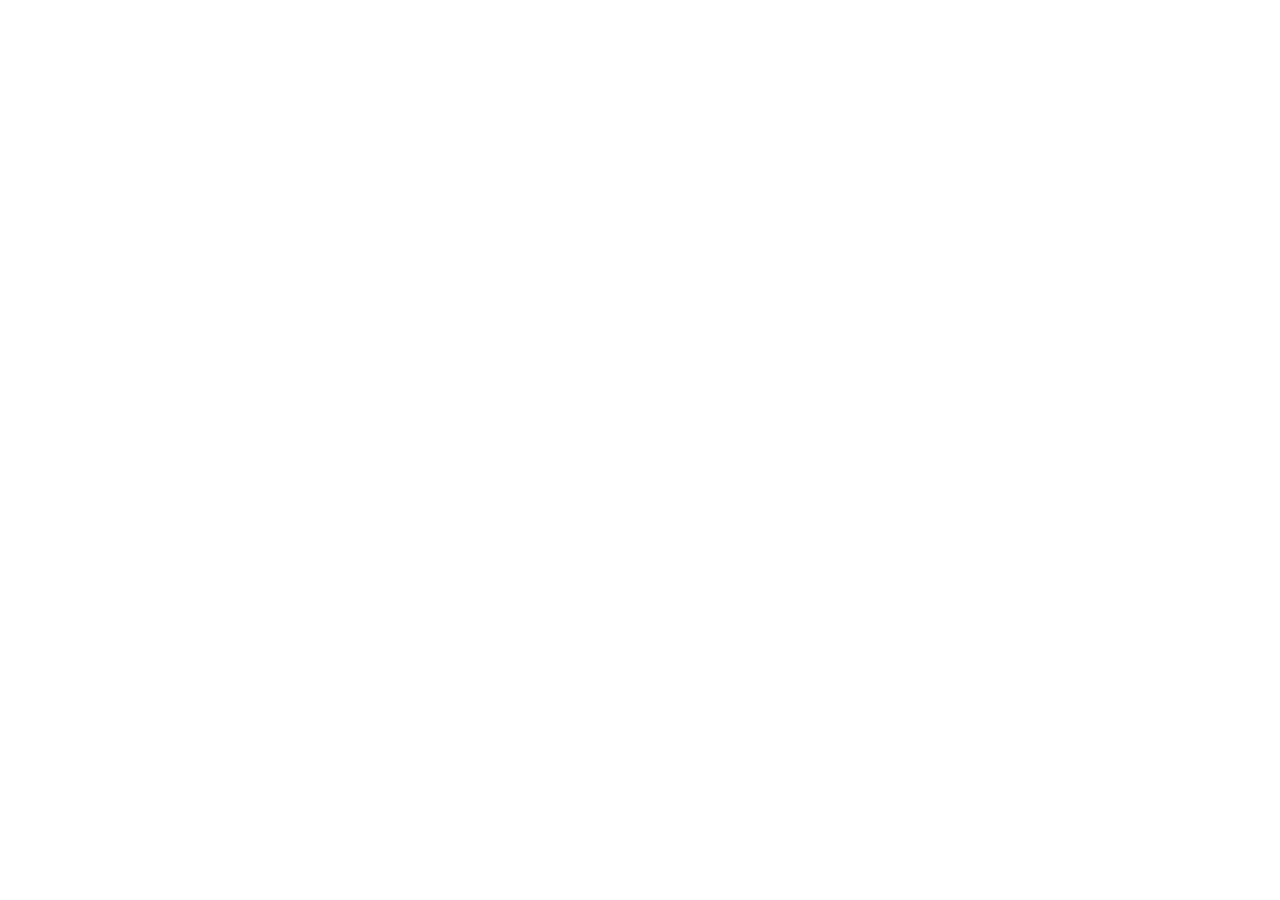
==== index.html @ fde0d126 "geocode function" ====
<!DOCTYPE html>
<html lang="en">
<head>
    <meta charset="UTF-8">
    <meta name="viewport" content="width=device-width, initial-scale=1.0">
    <title>The Weather Around the World!</title>
    <link rel="stylesheet" href="styles.css">
</head>
<body>
    
    
    <script src="script.js"></script>
</body>
</html>
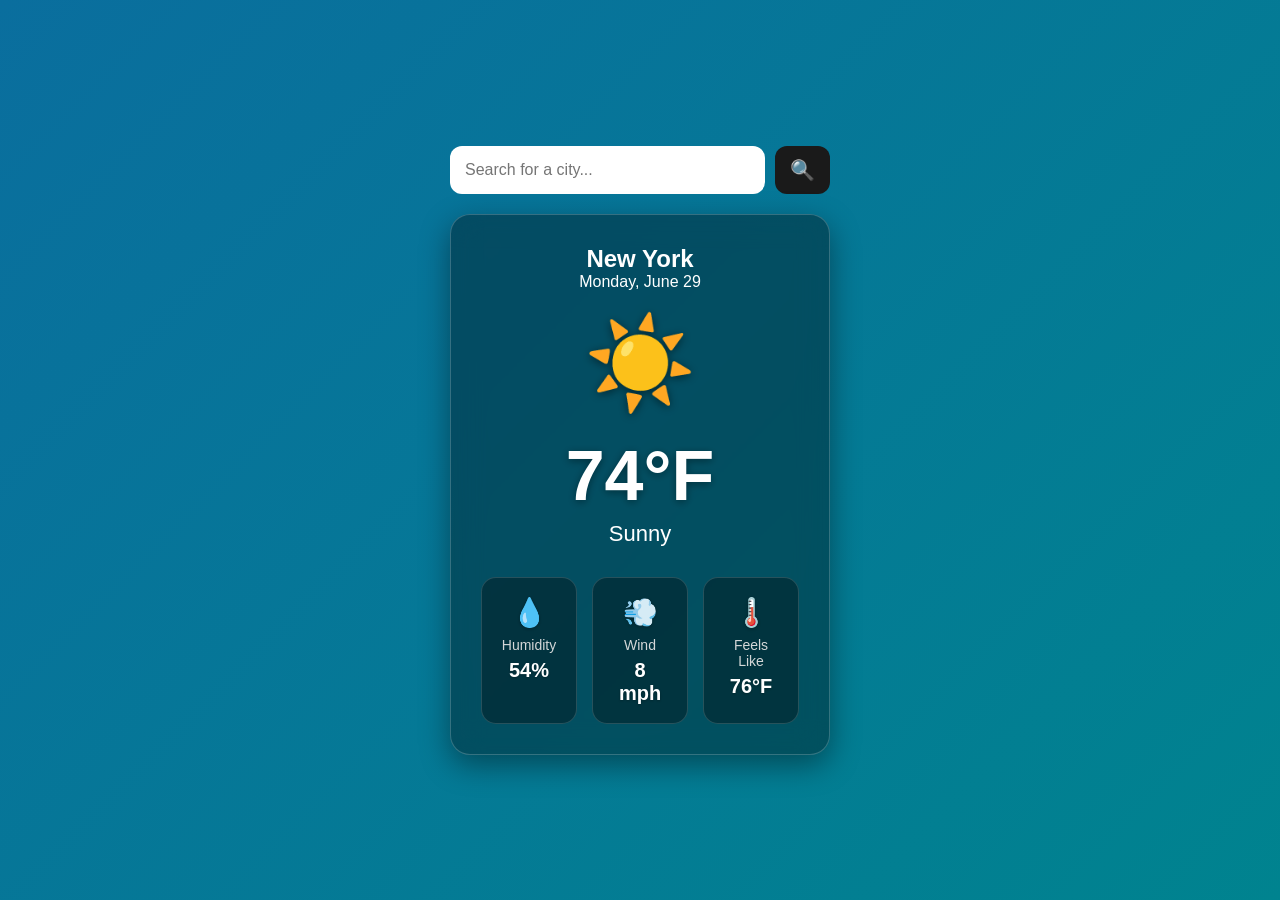
==== commit 5e0b21cf: "html and css completed" ====
--- a/index.html
+++ b/index.html
@@ -3,12 +3,56 @@
 <head>
     <meta charset="UTF-8">
     <meta name="viewport" content="width=device-width, initial-scale=1.0">
-    <title>The Weather Around the World!</title>
+    <title>Weather App</title>
     <link rel="stylesheet" href="styles.css">
 </head>
 <body>
-    
-    
-    <script src="script.js"></script>
+
+<div class="container">
+
+    <div class="search-box">
+        <input type="text" id="city-input" placeholder="Search for a city...">
+        <button id="search-btn">🔍</button>
+    </div>
+
+    <div class="weather-card">
+
+        <h2 id="city">New York</h2>
+        <p id="date">Monday, June 29</p>
+
+        <div class="weather-icon">
+            ☀️
+        </div>
+
+        <h1 id="temperature">74°F</h1>
+
+        <p id="description">Sunny</p>
+
+        <div class="details">
+
+            <div class="detail-box">
+                <span>💧</span>
+                <p>Humidity</p>
+                <h3 id="humidity">54%</h3>
+            </div>
+
+            <div class="detail-box">
+                <span>💨</span>
+                <p>Wind</p>
+                <h3 id="wind">8 mph</h3>
+            </div>
+
+            <div class="detail-box">
+                <span>🌡️</span>
+                <p>Feels Like</p>
+                <h3 id="feelsLike">76°F</h3>
+            </div>
+
+        </div>
+
+    </div>
+
+</div>
+
 </body>
 </html>
--- a/styles.css
+++ b/styles.css
@@ -0,0 +1,144 @@
+*{
+    margin:0;
+    padding:0;
+    box-sizing:border-box;
+    font-family:Arial, Helvetica, sans-serif;
+}
+
+body{
+    min-height:100vh;
+    display:flex;
+    justify-content:center;
+    align-items:center;
+
+    /* Darkened gradient for better contrast with white text */
+    background:linear-gradient(135deg,#0a6e9e,#00838f);
+}
+
+.container{
+    width:380px;
+}
+
+.search-box{
+    display:flex;
+    gap:10px;
+    margin-bottom:20px;
+}
+
+.search-box input{
+    flex:1;
+    padding:15px;
+    border:none;
+    border-radius:12px;
+    font-size:16px;
+    outline:none;
+    /* Ensure input text is dark for contrast on white background */
+    color:#1a1a1a;
+    background:white;
+}
+
+.search-box button{
+    width:55px;
+    border:none;
+    border-radius:12px;
+    cursor:pointer;
+    font-size:20px;
+    /* Dark background with white icon for contrast */
+    background:#1a1a1a;
+    color:white;
+    transition:.25s;
+}
+
+.search-box button:hover{
+    transform:scale(1.05);
+    background:#333;
+}
+
+.weather-card{
+    /* Increased opacity for better contrast with white text */
+    background:rgba(0,0,0,.35);
+    backdrop-filter:blur(15px);
+
+    /* Darker border for definition */
+    border:1px solid rgba(255,255,255,.2);
+
+    border-radius:20px;
+
+    padding:30px;
+
+    color: white;
+
+    text-align:center;
+
+    box-shadow:0 10px 30px rgba(0,0,0,.4);
+}
+
+.weather-icon{
+    font-size:90px;
+    margin:20px 0;
+    /* Ensure icon emoji/character has sufficient contrast */
+    text-shadow:0 2px 10px rgba(0,0,0,.5);
+}
+
+#temperature{
+    font-size:70px;
+    margin-bottom:5px;
+    /* Bold text for better readability */
+    font-weight:bold;
+    text-shadow:0 2px 8px rgba(0,0,0,.4);
+}
+
+#description{
+    font-size:22px;
+    margin-bottom:30px;
+    text-transform:capitalize;
+    font-weight:500;
+}
+
+.details{
+    display:grid;
+    grid-template-columns:repeat(3,1fr);
+    gap:15px;
+}
+
+.detail-box{
+    /* Darker semi-transparent background for detail boxes */
+    background:rgba(0,0,0,.35);
+    border-radius:15px;
+    padding:18px;
+    /* Subtle border for definition */
+    border:1px solid rgba(255,255,255,.15);
+}
+
+.detail-box span{
+    font-size:28px;
+    /* Ensure icons/text in detail boxes have contrast */
+    color:#ffffff;
+    text-shadow:0 1px 4px rgba(0,0,0,.3);
+}
+
+.detail-box p{
+    margin-top:8px;
+    font-size:14px;
+    /* Increased opacity for better readability */
+    opacity:.95;
+    color:#e0e0e0;
+    font-weight:500;
+}
+
+.detail-box h3{
+    margin-top:6px;
+    font-size:20px;
+    color:#ffffff;
+    text-shadow:0 1px 3px rgba(0,0,0,.3);
+}
+
+@media(max-width:450px){
+    .container{
+        width:95%;
+    }
+
+    .details{
+        grid-template-columns:1fr;
+    }
+}
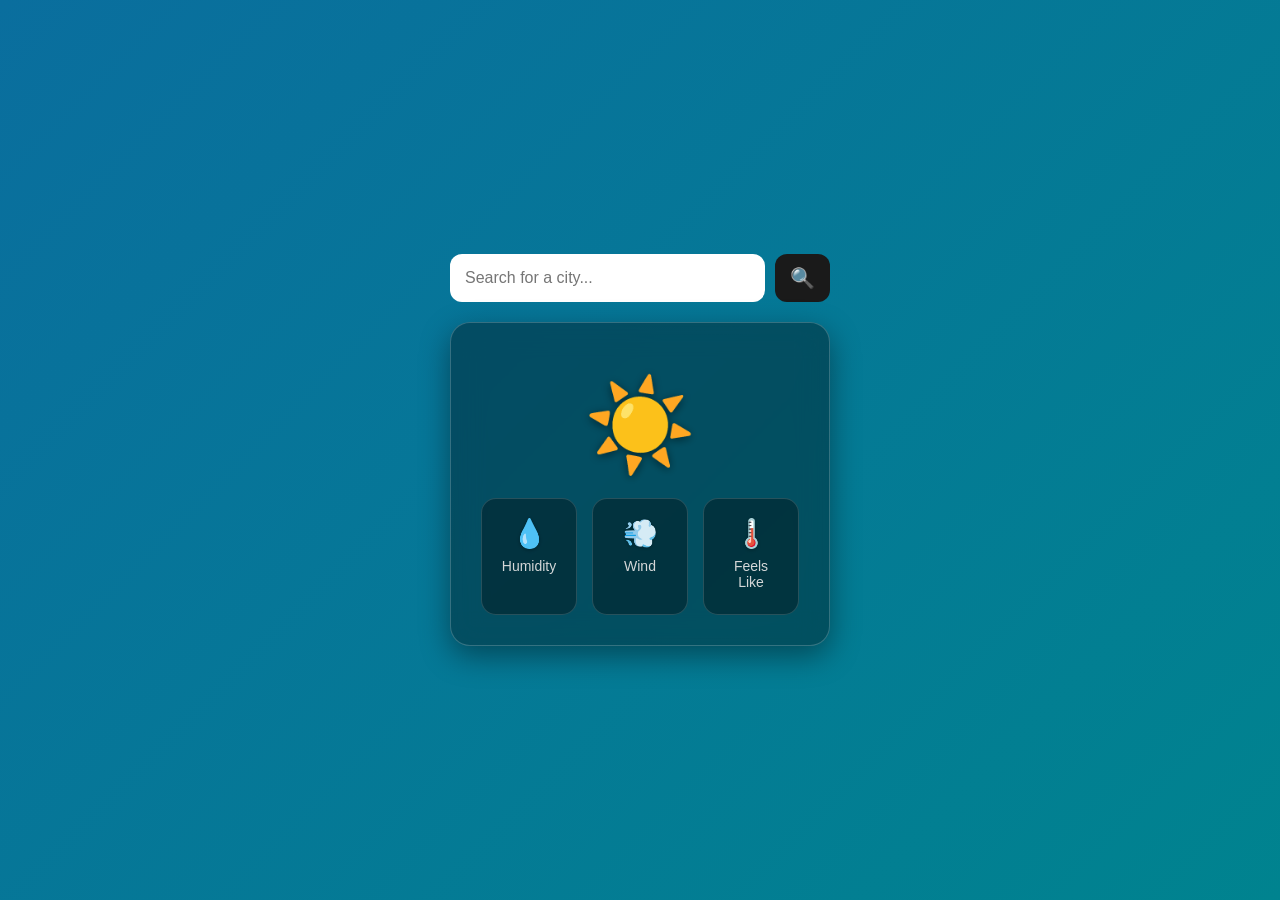
==== commit 320700de: "getWeather function and bug fixes" ====
--- a/index.html
+++ b/index.html
@@ -17,35 +17,34 @@
 
     <div class="weather-card">
 
-        <h2 id="city">New York</h2>
-        <p id="date">Monday, June 29</p>
+        <h2 id="city"></h2>
+        <p id="date"></p>
 
         <div class="weather-icon">
             ☀️
         </div>
 
-        <h1 id="temperature">74°F</h1>
+        <h1 id="temperature"></h1>
 
-        <p id="description">Sunny</p>
 
         <div class="details">
 
             <div class="detail-box">
                 <span>💧</span>
                 <p>Humidity</p>
-                <h3 id="humidity">54%</h3>
+                <h3 id="humidity"></h3>
             </div>
 
             <div class="detail-box">
                 <span>💨</span>
                 <p>Wind</p>
-                <h3 id="wind">8 mph</h3>
+                <h3 id="wind"></h3>
             </div>
 
             <div class="detail-box">
                 <span>🌡️</span>
                 <p>Feels Like</p>
-                <h3 id="feelsLike">76°F</h3>
+                <h3 id="feels-like"></h3>
             </div>
 
         </div>
@@ -54,5 +53,6 @@
 
 </div>
 
+    <script src="script.js"></script>
 </body>
 </html>
